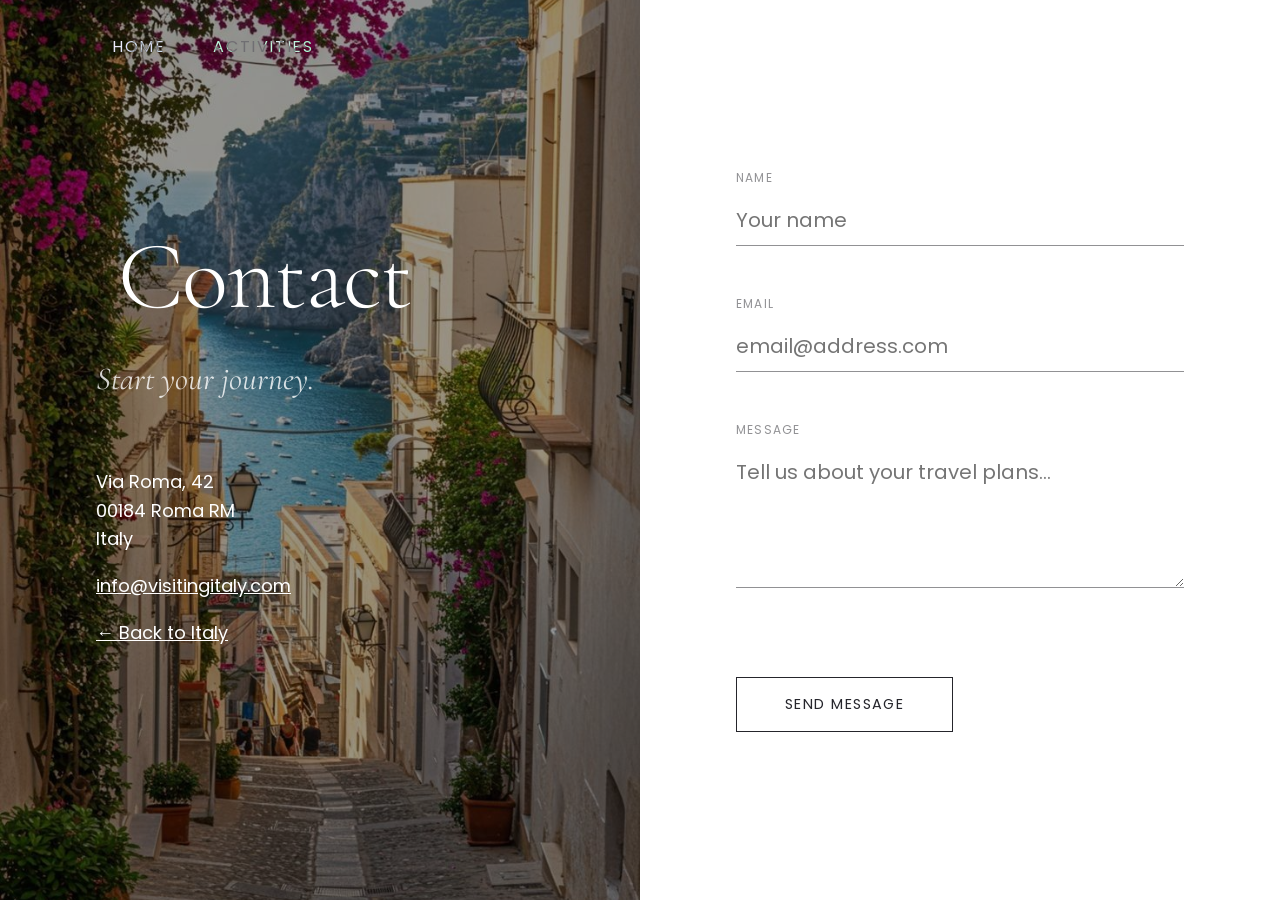
==== contact.html @ eaa4be19 "New Project4 Setup with Cookie Banner" ====
<!DOCTYPE html>
<html lang="en">
<head>
    <meta charset="UTF-8">
    <meta name="viewport" content="width=device-width, initial-scale=1.0">
    <meta name="description" content="Contact Visiting Italy and start planning your trip.">
    <title>Contact - Visiting Italy</title>
    <link rel="stylesheet" href="style.css">
</head>
<body>
    <nav aria-label="Primary">
        <ul>
            <li><a href="index.html">Home</a></li>
            <li><a href="index.html#activities">Activities</a></li>
        </ul>
    </nav>
    
    <main class="contact-split-layout">
        <div class="contact-visual">
            <div class="contact-header-content">
                <h1>Contact</h1>
                <p class="contact-subtitle">Start your journey.</p>
                <div class="contact-details">
                    <p>Via Roma, 42<br>00184 Roma RM<br>Italy</p>
                    <p>
                        <a href="mailto:info@visitingitaly.com" class="email-link">info@visitingitaly.com</a>
                    </p>
                    <p><a href="index.html" class="back-link">← Back to Italy</a></p>
                </div>
            </div>
            <div class="overlay"></div>
        </div>

        <div class="contact-form-container">
            <form action="#" method="post">
                <div class="form-group">
                    <label for="name">Name</label>
                    <input type="text" id="name" name="name" placeholder="Your name" autocomplete="name" required>
                </div>
                
                <div class="form-group">
                    <label for="email">Email</label>
                    <input type="email" id="email" name="email" placeholder="email@address.com" autocomplete="email" required>
                </div>
                
                <div class="form-group">
                    <label for="message">Message</label>
                    <textarea id="message" name="message" rows="4" placeholder="Tell us about your travel plans..." required></textarea>
                </div>
                
                <button type="submit" class="submit-btn">Send Message</button>
            </form>
        </div>
    </main>
</body>
</html>
---- style.css ----
@import url('https://fonts.googleapis.com/css2?family=Cormorant+Garamond:ital,wght@0,300;0,400;0,600;0,700;1,400&family=Poppins:wght@300;400;500;600&display=swap');

:root {
    --primary-color: #25252B;
    --secondary-color: #25252B80;
    --accent-color: #8B4513; 
    --bg-color: #ffffff;
    --grid-gap: 2rem;
}

* {
    box-sizing: border-box;
}

body {
    margin: 0;
    padding: 0;
    font-family: 'Poppins', sans-serif;
    background-color: var(--bg-color);
    color: var(--primary-color);
    line-height: 1.6;
    font-size: 1.125rem;
    overflow-x: hidden;
}

h1, h2, h3, h4, h5, h6 {
    font-family: 'Cormorant Garamond', serif;
    font-weight: 300;
    margin-top: 0;
    line-height: 1.1;
    color: var(--primary-color);
}

h1 {
    font-size: 8rem;
    text-align: center;
    margin: 3rem 0;
    letter-spacing: -0.02em;
    padding: 0 5%;
}

h2 {
    font-size: 4.5rem;
    margin-bottom: 1.5rem;
    text-transform: none; /* No longer all caps */
    text-align: left;
}

h2::after {
    display: none; /* Remove lines */
}

/* Secondary/Label Text */
p.label {
    font-family: 'Poppins', sans-serif;
    text-transform: uppercase;
    color: var(--secondary-color);
    font-size: 0.85rem;
    letter-spacing: 0.1em;
    margin-bottom: 1rem;
    display: block;
    font-weight: 500;
}

p.intro-text, p.caption-text, p.quote {
    font-family: 'Poppins', sans-serif;
    color: var(--primary-color);
}

.intro-text {
    font-size: 1.5rem;
    line-height: 1.8;
}

/* Navigation - Minimal & Sticky */
nav {
    position: fixed;
    top: 0;
    left: 0;
    width: 100%;
    padding: 2rem 4rem;
    z-index: 1000;
    display: flex;
    justify-content: space-between;
    mix-blend-mode: exclusion;
}

nav ul {
    display: flex;
    list-style: none;
    margin: 0;
    padding: 0;
}

nav li {
    margin-left: 3rem;
}

nav a {
    color: white;
    text-decoration: none;
    font-family: 'Poppins', sans-serif;
    font-size: 1rem;
    text-transform: uppercase;
    letter-spacing: 0.1em;
}

/* Layout */
.container {
    max-width: 100%; /* Full width */
    margin: 0 auto;
    padding: 0; /* Remove container padding for full bleed images */
}

.content-wrapper {
    max-width: 1600px; /* Increased from 1400px to give more breathing room on large screens */
    margin: 0 auto;
    padding: 0 4vw; /* Slightly reduced horizontal padding on the wrapper itself */
}

/* Hero Section */
.hero {
    width: 100%;
    min-height: 60vh; /* Reduced from 80vh */
    display: flex;
    flex-direction: column;
    align-items: center;
    justify-content: center;
    margin-bottom: 5vh;
    padding-top: 60px;
}

.hero img {
    width: 100%;
    max-width: 1000px; /* Limit max width */
    height: auto;
    display: block;
    object-fit: contain;
    margin: 0 auto;
}

.hero p {
    font-family: 'Cormorant Garamond', serif;
    font-size: 2.5rem;
    font-style: italic;
    color: var(--primary-color);
    margin-top: 2rem;
    text-align: center;
}

section {
    margin-bottom: 20vh;
}

/* Image Reveal Animation */
.reveal-img {
    opacity: 0;
    transform: translateY(30px);
    transition: opacity 1s ease-out, transform 1s ease-out;
    width: 100%;
    height: auto;
    display: block;
}

.reveal-img.active {
    opacity: 1;
    transform: translateY(0);
}

/* Ensure images have dimension even before loading to trigger intersection */
.reveal-img:not([height]) {
    min-height: 200px; 
    background-color: #f0f0f0; /* Placeholder color */
}

/* Sliding Quotes */
.sliding-quotes {
    overflow: hidden;
    white-space: nowrap;
    padding: 2vh 0;
    border-top: 1px solid var(--secondary-color);
    border-bottom: 1px solid var(--secondary-color);
    margin-bottom: 10vh;
}

.quote-track {
    display: inline-block;
    animation: slideLeft 20s linear infinite;
}

.quote-item {
    display: inline-block;
    font-family: 'Cormorant Garamond', serif;
    font-size: 3rem;
    font-style: italic;
    margin-right: 4rem;
    color: var(--secondary-color);
}

@keyframes slideLeft {
    from { transform: translateX(0); }
    to { transform: translateX(-50%); }
}


/* Intro Grid */
#intro {
    padding: 0; /* Removed double padding */
}

#intro .intro-grid {
    display: grid;
    grid-template-columns: 0.8fr 1.5fr; /* Gave text column significantly more width */
    gap: 6vw;
    align-items: start;
}

/* Bento Grid */
.bento-grid {
    padding: 0; /* Removed double padding */
    display: grid;
    grid-template-columns: repeat(12, 1fr);
    gap: 4vw;
}

.section-head {
    grid-column: 1 / 6;
}

.section-head p.label {
    margin-bottom: 0.5rem;
}

.activity-text {
    grid-column: 7 / -1;
    font-size: 1.25rem;
    color: #252525;
}

.activity-text p, .activity-text ul li {
    color: #252525;
}

.table-container {
    grid-column: 1 / -1;
    margin-top: 4rem;
}

/* Table Style Override */
table {
    border-collapse: collapse;
    font-family: 'Poppins', sans-serif;
    font-size: 1rem;
    width: 100%;
    color: var(--secondary-color);
}

th {
    text-transform: uppercase;
    font-weight: 500;
    letter-spacing: 0.05em;
    border-bottom: 1px solid var(--secondary-color);
    text-align: left;
    padding: 20px 0;
    color: var(--primary-color);
}

td {
    padding: 20px 0;
    border-bottom: 1px solid #eee;
}

.full-bleed-image {
    width: 100%; /* No longer 100vw to respect container limits */
    max-width: 1200px;
    margin: 4rem auto; /* Center it */
}

.full-bleed-image img {
    width: 100%;
    height: 500px; /* Fixed height to prevent massive vertical taking over */
    object-fit: cover; /* Crop to fit nicely */
    display: block;
}

/* Locations */
.locations-grid {
    display: grid;
    grid-template-columns: 1fr 1fr;
    gap: 10vw;
    padding: 0; /* Removed double padding */
}

.vocab-wheel-container {
    position: relative;
    height: 400px;
    display: flex;
    align-items: center;
    justify-content: center;
    overflow: hidden;
}

/* CSS Quote Wheel */
.quote-wheel {
    position: relative;
    width: 100%;
    height: 100%;
    animation: spin 20s linear infinite;
}

@keyframes spin {
    100% { transform: rotate(360deg); }
}

.wheel-item {
    position: absolute;
    top: 50%;
    left: 50%;
    transform-origin: 0 0;
    font-family: 'Cormorant Garamond', serif;
    font-size: 2rem;
    font-style: italic;
    color: var(--secondary-color);
    white-space: nowrap;
}

.wheel-item:nth-child(1) { transform: rotate(0deg) translate(100px) rotate(0deg); }
.wheel-item:nth-child(2) { transform: rotate(120deg) translate(100px) rotate(-120deg); }
.wheel-item:nth-child(3) { transform: rotate(240deg) translate(100px) rotate(-240deg); }


/* Gallery Grid - Full Width */
.gallery-grid {
    display: grid;
    grid-template-columns: repeat(2, 1fr);
    width: 100%;
    gap: 20px;
}

.gallery-grid figure {
    margin: 0;
    position: relative;
    overflow: hidden;
    height: 50vh; /* Reduced height, was 80vh */
}

.gallery-grid img {
    width: 100%;
    height: 100%;
    object-fit: cover;
}

.gallery-grid figcaption {
    position: absolute;
    bottom: 40px;
    left: 40px;
    color: white;
    font-family: 'Poppins', sans-serif;
    font-size: 1rem;
    text-transform: uppercase;
    letter-spacing: 0.1em;
}

/* Footer - Brandwagon */
footer {
    padding: 15vh 6vw;
    border-top: 1px solid #eee;
}

.footer-brandwagon {
    text-align: left;
    margin-bottom: 4rem;
}

.footer-brandwagon h2 {
    font-family: 'Cormorant Garamond', serif;
    font-size: 6rem; /* Large text */
    line-height: 1;
    margin: 0;
    color: var(--primary-color);
}

.footer-brandwagon a {
    color: var(--primary-color);
    text-decoration: none;
    transition: opacity 0.3s;
}

.footer-brandwagon a:hover {
    opacity: 0.7;
}

.blink {
    animation: blinker 1.5s linear infinite;
    color: var(--accent-color);
}

@keyframes blinker {
    50% { opacity: 0; }
}

.menu-footer {
    list-style: none;
    padding: 0;
    margin: 0;
    display: flex;
    gap: 3rem;
}

.menu-footer li a {
    font-family: 'Poppins', sans-serif;
    font-size: 0.9rem;
    text-transform: uppercase;
    letter-spacing: 0.1em;
    color: var(--primary-color);
    text-decoration: none;
}

/* Contact Page Styles */
.contact-split-layout {
    display: flex;
    min-height: 100vh;
    width: 100vw;
}

.contact-visual {
    flex: 1;
    background-image: url('img/city.jpg');
    background-size: cover;
    background-position: center;
    position: relative;
    padding: 6rem;
    display: flex;
    flex-direction: column;
    justify-content: center;
    color: white;
}

.contact-visual .overlay {
    position: absolute;
    top: 0;
    left: 0;
    width: 100%;
    height: 100%;
    background: rgba(0,0,0,0.4);
    z-index: 1;
}

.contact-header-content {
    position: relative;
    z-index: 2;
}

.contact-visual h1 {
    font-size: 6rem;
    line-height: 0.9;
    margin: 0;
    text-align: left;
    color: white;
}

.contact-subtitle {
    font-size: 2rem;
    font-family: 'Cormorant Garamond', serif;
    font-style: italic;
    margin-top: 2rem;
    color: rgba(255,255,255,0.8);
}

.contact-details {
    margin-top: 4rem;
}

.contact-details p {
    color: white;
}

.contact-details a {
    color: white;
}

.contact-form-container {
    flex: 1;
    background: #fff;
    padding: 6rem;
    display: flex;
    align-items: center;
    justify-content: center;
}

.contact-form-container form {
    width: 100%;
    max-width: 500px;
}

.form-group {
    margin-bottom: 3rem;
    position: relative;
}

.form-group label {
    font-family: 'Poppins', sans-serif;
    text-transform: uppercase;
    font-size: 0.75rem;
    letter-spacing: 0.1em;
    color: var(--secondary-color);
    display: block;
    margin-bottom: 0.5rem;
}

.form-group input, 
.form-group textarea {
    width: 100%;
    padding: 10px 0;
    border: none;
    border-bottom: 1px solid var(--secondary-color);
    background: transparent;
    font-family: 'Poppins', sans-serif;
    font-size: 1.25rem;
    color: var(--primary-color);
    outline: none;
    transition: border-color 0.3s;
    border-radius: 0; /* Remove default radius on some browsers */
}

.form-group input:focus, 
.form-group textarea:focus {
    border-bottom-color: var(--primary-color);
}

.form-group textarea {
    resize: vertical;
    min-height: 100px;
}

.submit-btn {
    display: inline-block;
    background: transparent;
    border: 1px solid var(--primary-color);
    color: var(--primary-color);
    font-family: 'Poppins', sans-serif;
    text-transform: uppercase;
    font-size: 0.9rem;
    padding: 1rem 3rem;
    letter-spacing: 0.1em;
    cursor: pointer;
    transition: all 0.3s ease;
    margin-top: 2rem;
}

.submit-btn:hover {
    background: var(--primary-color);
    color: white;
}

@media (max-width: 900px) {
    h1 { font-size: 4rem; }
    h2 { font-size: 3rem; }
    .footer-brandwagon h2 { font-size: 3rem; }
    
    .bento-grid, #intro .intro-grid, .locations-grid {
        display: block;
    }
    
    .section-head, .activity-text {
        margin-bottom: 2rem;
    }
    
    .gallery-grid {
        grid-template-columns: 1fr;
    }
    
    .contact-split-layout {
        flex-direction: column;
    }
}

/* Cookie Banner */
.cookie-banner {
    position: fixed;
    bottom: -100px;
    left: 0;
    width: 100%;
    background: #f5f5f5;
    padding: 1rem 2rem;
    display: flex;
    justify-content: space-between;
    align-items: center;
    box-shadow: 0 -2px 10px rgba(0,0,0,0.1);
    z-index: 1000;
    transition: bottom 0.5s ease-in-out;
}

.cookie-banner.show {
    bottom: 0;
}

.cookie-text {
    font-family: 'Poppins', sans-serif;
    font-size: 0.9rem;
    color: #333;
    margin: 0;
}

.cookie-btn {
    background: var(--primary-color);
    color: white;
    border: none;
    padding: 0.5rem 1.5rem;
    cursor: pointer;
    font-family: 'Poppins', sans-serif;
    font-size: 0.9rem;
    transition: background 0.3s;
}

.cookie-btn:hover {
    background: #FF6B6B;
}

@media (max-width: 600px) {
    .cookie-banner {
        flex-direction: column;
        text-align: center;
        gap: 1rem;
    }
}
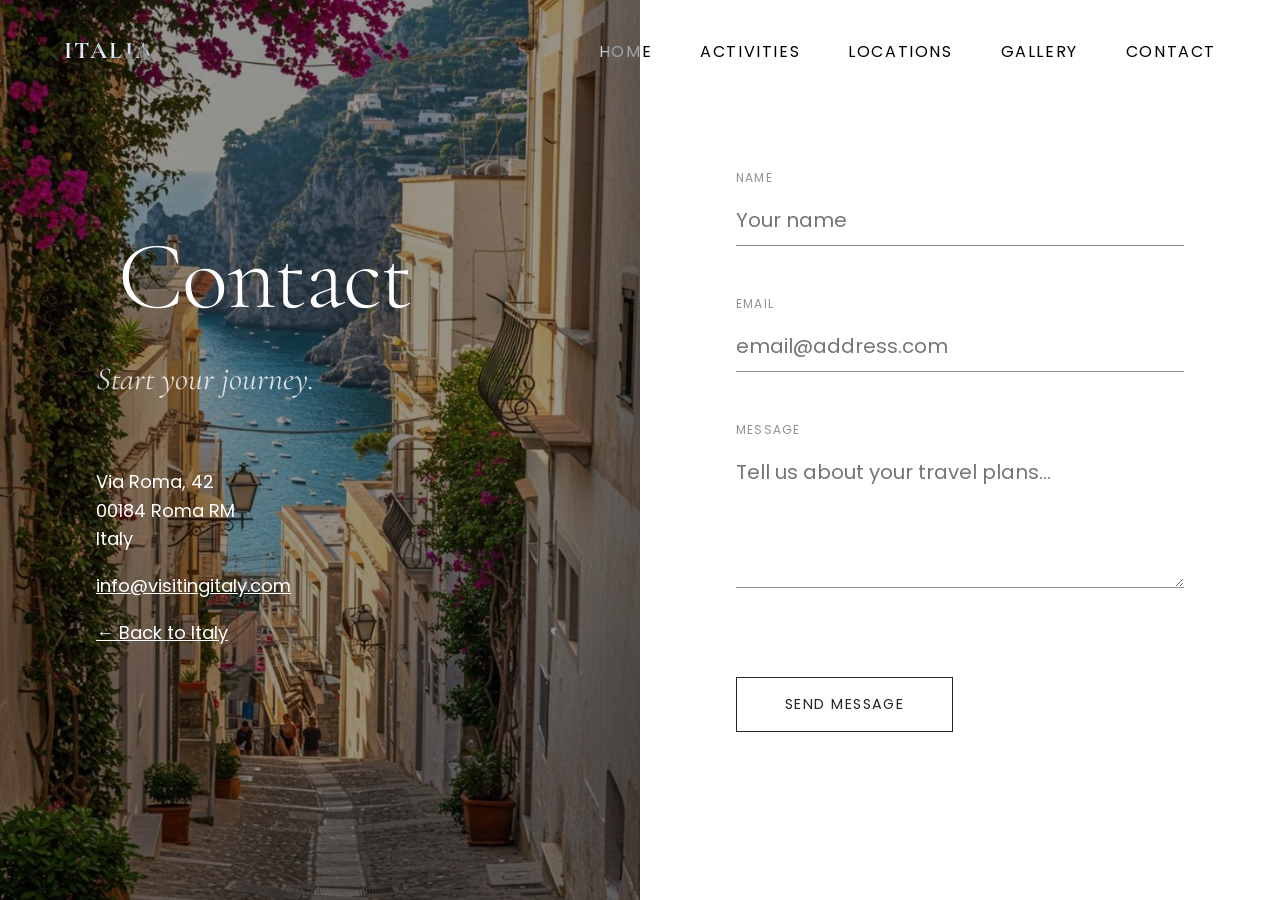
==== commit 402c5f1e: "Implement mobile navigation and update links" ====
--- a/contact.html
+++ b/contact.html
@@ -9,9 +9,20 @@
 </head>
 <body>
     <nav aria-label="Primary">
-        <ul>
+        <a href="index.html" class="nav-logo" style="font-family: 'Cormorant Garamond', serif; font-size: 1.5rem; font-weight: bold; color: white; text-decoration: none;">ITALIA</a>
+        
+        <div class="hamburger" id="hamburger-btn">
+            <span></span>
+            <span></span>
+            <span></span>
+        </div>
+
+        <ul class="nav-links" id="nav-links">
             <li><a href="index.html">Home</a></li>
             <li><a href="index.html#activities">Activities</a></li>
+            <li><a href="index.html#locations">Locations</a></li>
+            <li><a href="index.html#gallery">Gallery</a></li>
+            <li><a href="contact.html" class="active">Contact</a></li>
         </ul>
     </nav>
     
@@ -52,5 +63,28 @@
             </form>
         </div>
     </main>
+
+    <script>
+        // Mobile Menu Logic
+        const nav = document.querySelector('nav');
+        const hamburger = document.getElementById('hamburger-btn');
+        const navLinks = document.getElementById('nav-links');
+        
+        hamburger.addEventListener('click', () => {
+            navLinks.classList.toggle('active');
+            hamburger.classList.toggle('active');
+            // Toggle blend mode handling class on nav
+            nav.classList.toggle('menu-active');
+        });
+
+        // Close menu when a link is clicked
+        document.querySelectorAll('.nav-links li a').forEach(link => {
+            link.addEventListener('click', () => {
+                navLinks.classList.remove('active');
+                hamburger.classList.remove('active');
+                nav.classList.remove('menu-active');
+            });
+        });
+    </script>
 </body>
 </html>
--- a/style.css
+++ b/style.css
@@ -82,18 +82,56 @@
     z-index: 1000;
     display: flex;
     justify-content: space-between;
+    align-items: center; /* Center items vertically */
     mix-blend-mode: exclusion;
-}
-
-nav ul {
+    transition: mix-blend-mode 0.3s;
+}
+
+nav.menu-active {
+    mix-blend-mode: normal;
+}
+
+.nav-links {
     display: flex;
     list-style: none;
     margin: 0;
     padding: 0;
-}
-
-nav li {
+    transition: transform 0.3s ease-in-out;
+}
+
+.nav-links li {
     margin-left: 3rem;
+}
+
+/* Hamburger Menu (Hidden on Desktop) */
+.hamburger {
+    display: none;
+    cursor: pointer;
+    flex-direction: column;
+    justify-content: space-between;
+    width: 30px;
+    height: 21px;
+    z-index: 2000; /* Ensure above menu */
+}
+
+.hamburger span {
+    display: block;
+    height: 3px;
+    width: 100%;
+    background-color: white; /* Visible thanks to exclusion blend mode */
+    border-radius: 3px;
+    transition: all 0.3s ease;
+}
+
+/* Hamburger Animation */
+.hamburger.active span:nth-child(1) {
+    transform: translateY(9px) rotate(45deg);
+}
+.hamburger.active span:nth-child(2) {
+    opacity: 0;
+}
+.hamburger.active span:nth-child(3) {
+    transform: translateY(-9px) rotate(-45deg);
 }
 
 nav a {
@@ -324,9 +362,11 @@
     white-space: nowrap;
 }
 
+/* this was funny but it looks so ugly */
 .wheel-item:nth-child(1) { transform: rotate(0deg) translate(100px) rotate(0deg); }
 .wheel-item:nth-child(2) { transform: rotate(120deg) translate(100px) rotate(-120deg); }
 .wheel-item:nth-child(3) { transform: rotate(240deg) translate(100px) rotate(-240deg); }
+
 
 
 /* Gallery Grid - Full Width */
@@ -573,6 +613,69 @@
     .contact-split-layout {
         flex-direction: column;
     }
+
+    /* Mobile Menu */
+    .hamburger {
+        display: flex; /* Show hamburger on mobile */
+    }
+
+    .nav-links {
+        position: fixed;
+        /* Start hidden (off-screen) */
+        top: 0;
+        right: -100%; 
+        width: 100%;
+        height: 100vh;
+        background: #f5f5f0; /* Use one of your theme colors */
+        
+        display: flex;
+        flex-direction: column;
+        justify-content: center;
+        align-items: center;
+        
+        transition: right 0.4s ease-in-out;
+        z-index: 1500; /* Ensure below hamburger but above other content */
+        
+        /* Reset blend mode for the full screen menu */
+        mix-blend-mode: normal;
+    }
+
+    .nav-links li {
+        margin: 2rem 0;
+        opacity: 0; /* Fade in animation */
+        transform: translateY(20px);
+        transition: opacity 0.4s ease 0.2s, transform 0.4s ease 0.2s; /* Added delay */
+    }
+
+    /* Active State for Menu */
+    .nav-links.active {
+        right: 0; /* Slide in */
+    }
+
+    .nav-links.active li {
+        opacity: 1;
+        transform: translateY(0);
+    }
+    
+    /* Ensure links stand out on the mobile background */
+    .nav-links a {
+        font-size: 2rem;
+        color: var(--primary-color);
+        mix-blend-mode: normal; /* Reset blend mode for readability */
+    }
+
+    /* Hamburger Animation Adjustment */
+    .hamburger.active span:nth-child(1) {
+        transform: translateY(9px) rotate(45deg);
+        background-color: var(--primary-color); /* Ensure visibility on light bg */
+    }
+    .hamburger.active span:nth-child(2) {
+        opacity: 0;
+    }
+    .hamburger.active span:nth-child(3) {
+        transform: translateY(-9px) rotate(-45deg);
+        background-color: var(--primary-color);
+    }
 }
 
 /* Cookie Banner */
